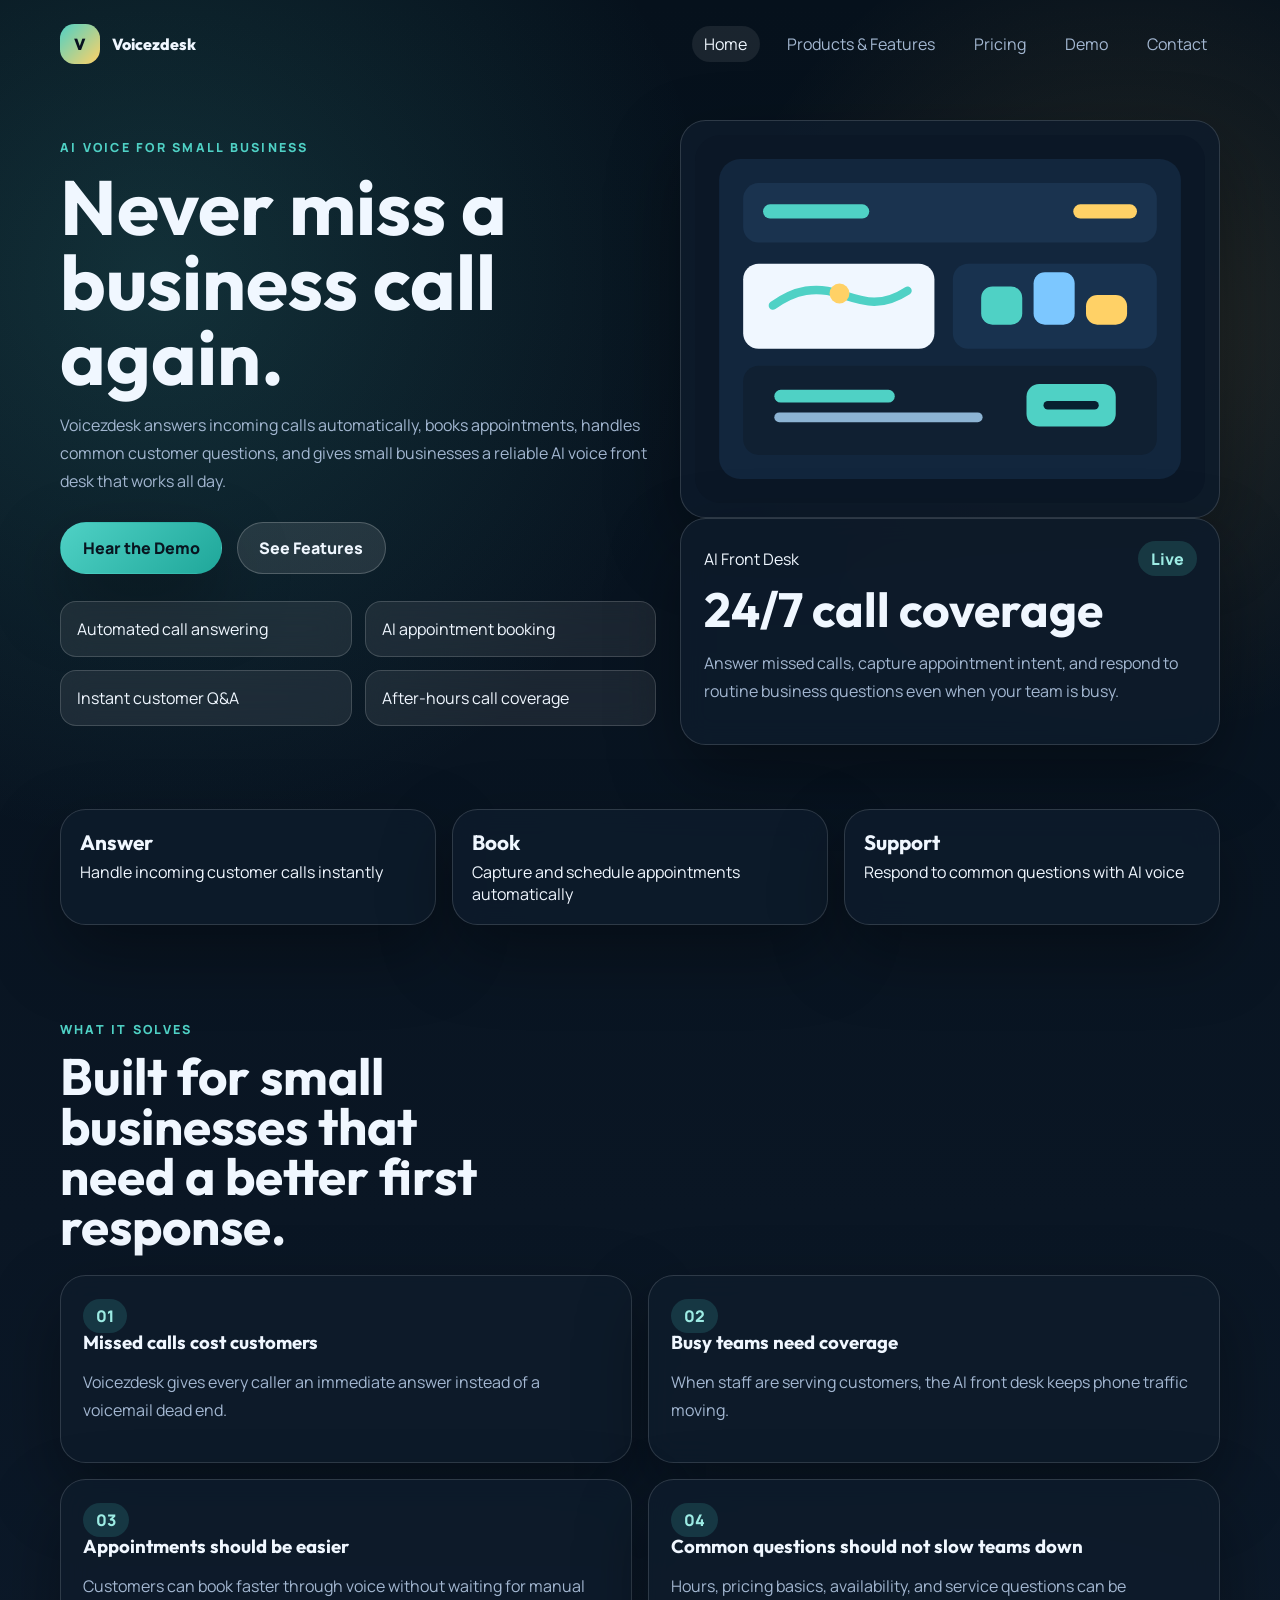
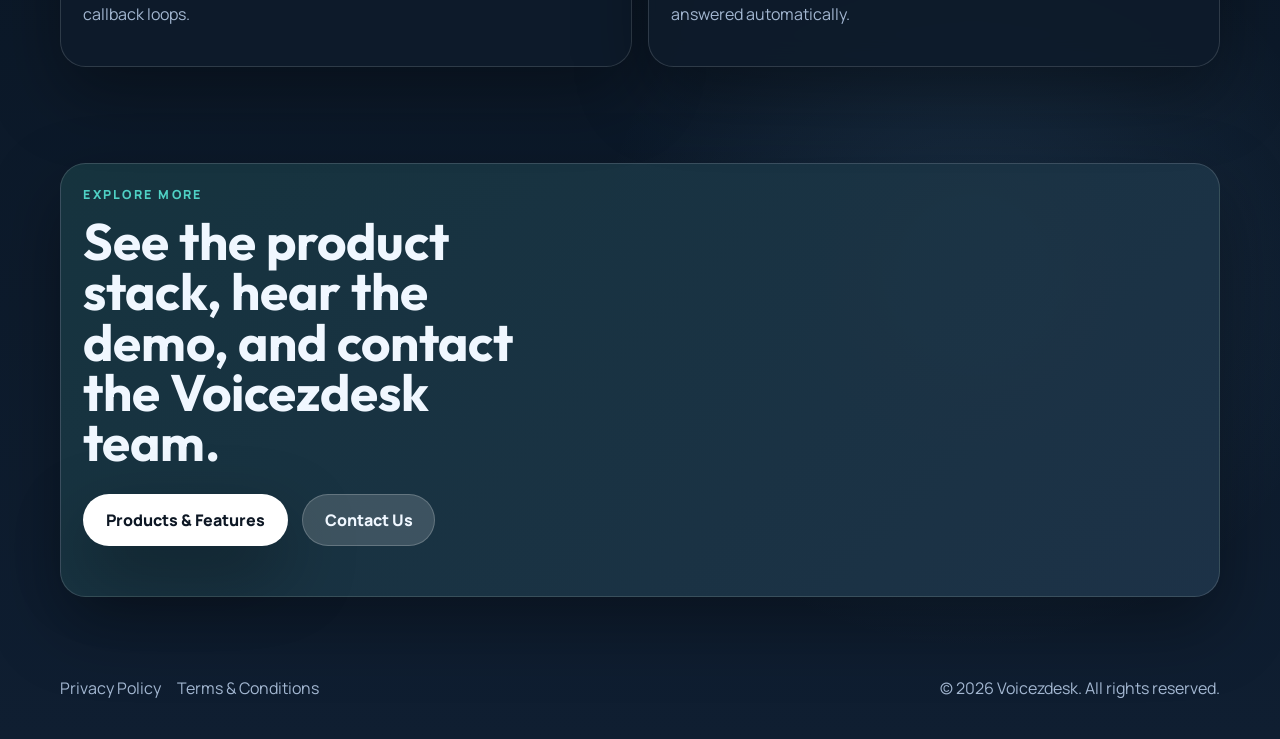
==== index.html @ faa363b8 "Initial commit" ====
<!DOCTYPE html>
<html lang="en">
<head>
  <meta charset="UTF-8">
  <meta name="viewport" content="width=device-width, initial-scale=1.0">
  <title>Voicezdesk | AI Voice for Small Business Calls</title>
  <meta name="description" content="Voicezdesk is an AI voice platform for small businesses that answers calls, books appointments, and responds to customer questions automatically.">
  <link rel="preconnect" href="https://fonts.googleapis.com">
  <link rel="preconnect" href="https://fonts.gstatic.com" crossorigin>
  <link href="https://fonts.googleapis.com/css2?family=Outfit:wght@400;600;700;800&family=Manrope:wght@400;500;700;800&display=swap" rel="stylesheet">
  <link rel="stylesheet" href="styles.css">
</head>
<body>
  <div class="site-shell">
    <header class="hero">
      <nav class="topbar">
        <a class="brand" href="index.html">
          <span class="brand-mark">V</span>
          <span class="brand-name">Voicezdesk</span>
        </a>
        <div class="nav-links">
          <a class="active" href="index.html">Home</a>
          <a href="products.html">Products & Features</a>
          <a href="pricing.html">Pricing</a>
          <a href="demo.html">Demo</a>
          <a href="contact.html">Contact</a>
        </div>
      </nav>

      <div class="hero-layout">
        <section class="hero-copy">
          <p class="eyebrow">AI Voice For Small Business</p>
          <h1>Never miss a business call again.</h1>
          <p class="lead">Voicezdesk answers incoming calls automatically, books appointments, handles common customer questions, and gives small businesses a reliable AI voice front desk that works all day.</p>
          <div class="hero-actions">
            <a class="button button-primary" href="demo.html">Hear the Demo</a>
            <a class="button button-secondary" href="products.html">See Features</a>
          </div>
          <ul class="hero-points">
            <li>Automated call answering</li>
            <li>AI appointment booking</li>
            <li>Instant customer Q&A</li>
            <li>After-hours call coverage</li>
          </ul>
        </section>

        <aside class="hero-visual">
          <div class="visual-frame">
            <img class="svg-art" src="assets/voice-dashboard.svg" alt="Voicezdesk AI call dashboard illustration">
          </div>
          <div class="metric-card">
            <div class="metric-top">
              <span>AI Front Desk</span>
              <span class="status-pill">Live</span>
            </div>
            <h2>24/7 call coverage</h2>
            <p>Answer missed calls, capture appointment intent, and respond to routine business questions even when your team is busy.</p>
          </div>
        </aside>
      </div>
    </header>

    <main>
      <section class="section trust-band">
        <div class="trust-box">
          <strong>Answer</strong>
          <span>Handle incoming customer calls instantly</span>
        </div>
        <div class="trust-box">
          <strong>Book</strong>
          <span>Capture and schedule appointments automatically</span>
        </div>
        <div class="trust-box">
          <strong>Support</strong>
          <span>Respond to common questions with AI voice</span>
        </div>
      </section>

      <section class="section">
        <div class="section-head">
          <p class="eyebrow">What It Solves</p>
          <h2>Built for small businesses that need a better first response.</h2>
        </div>
        <div class="card-grid">
          <article class="content-card">
            <span class="tag">01</span>
            <h3>Missed calls cost customers</h3>
            <p>Voicezdesk gives every caller an immediate answer instead of a voicemail dead end.</p>
          </article>
          <article class="content-card">
            <span class="tag">02</span>
            <h3>Busy teams need coverage</h3>
            <p>When staff are serving customers, the AI front desk keeps phone traffic moving.</p>
          </article>
          <article class="content-card">
            <span class="tag">03</span>
            <h3>Appointments should be easier</h3>
            <p>Customers can book faster through voice without waiting for manual callback loops.</p>
          </article>
          <article class="content-card">
            <span class="tag">04</span>
            <h3>Common questions should not slow teams down</h3>
            <p>Hours, pricing basics, availability, and service questions can be answered automatically.</p>
          </article>
        </div>
      </section>

      <section class="section cta-section">
        <div class="cta-card">
          <p class="eyebrow">Explore More</p>
          <h2>See the product stack, hear the demo, and contact the Voicezdesk team.</h2>
          <div class="hero-actions">
            <a class="button button-primary" href="products.html">Products & Features</a>
            <a class="button button-secondary light" href="contact.html">Contact Us</a>
          </div>
        </div>
      </section>
    </main>

    <footer class="site-footer">
      <div class="footer-links">
        <a href="privacy.html">Privacy Policy</a>
        <a href="terms.html">Terms & Conditions</a>
      </div>
      <p>© 2026 Voicezdesk. All rights reserved.</p>
    </footer>
  </div>
</body>
</html>
---- styles.css ----
:root {
  --bg: #071624;
  --panel: rgba(14, 27, 43, 0.9);
  --panel-solid: #12263d;
  --text: #f0f7ff;
  --muted: #a3b7d1;
  --line: rgba(255, 255, 255, 0.14);
  --primary: #4fd1c5;
  --primary-deep: #1fa79a;
  --accent: #ffd166;
  --accent-2: #7cc7ff;
  --shadow: 0 28px 70px rgba(0, 0, 0, 0.34);
}

* {
  box-sizing: border-box;
}

body {
  margin: 0;
  font-family: "Manrope", sans-serif;
  color: var(--text);
  background:
    radial-gradient(circle at 12% 12%, rgba(79, 209, 197, 0.16), transparent 24%),
    radial-gradient(circle at 88% 14%, rgba(255, 209, 102, 0.12), transparent 18%),
    radial-gradient(circle at 76% 80%, rgba(124, 199, 255, 0.12), transparent 18%),
    linear-gradient(180deg, #06111c 0%, #0a1624 52%, #0f1e31 100%);
}

a {
  color: inherit;
  text-decoration: none;
}

button,
input,
textarea {
  font: inherit;
}

.site-shell {
  min-height: 100vh;
}

.hero,
.subhero,
.section,
.site-footer {
  width: min(1160px, calc(100% - 2rem));
  margin: 0 auto;
}

.hero,
.subhero {
  padding: 1.5rem 0 2rem;
}

.topbar {
  display: flex;
  justify-content: space-between;
  align-items: center;
  gap: 1rem;
  margin-bottom: 3.5rem;
}

.brand {
  display: flex;
  align-items: center;
  gap: 0.75rem;
  font-family: "Outfit", sans-serif;
  font-weight: 800;
}

.brand-mark {
  width: 2.5rem;
  height: 2.5rem;
  display: grid;
  place-items: center;
  border-radius: 0.9rem;
  background: linear-gradient(135deg, var(--primary) 0%, var(--accent) 100%);
  color: #08111f;
}

.nav-links {
  display: flex;
  flex-wrap: wrap;
  gap: 0.85rem;
  color: var(--muted);
}

.nav-links a {
  padding: 0.45rem 0.8rem;
  border-radius: 999px;
}

.nav-links a.active,
.nav-links a:hover {
  background: rgba(255, 255, 255, 0.08);
  color: var(--text);
}

.hero-layout,
.demo-grid,
.contact-grid {
  display: grid;
  grid-template-columns: 1.05fr 0.95fr;
  gap: 1.5rem;
  align-items: center;
}

.eyebrow {
  margin: 0 0 0.8rem;
  text-transform: uppercase;
  letter-spacing: 0.18em;
  font-size: 0.78rem;
  color: var(--primary);
  font-weight: 800;
}

h1,
h2,
h3 {
  font-family: "Outfit", sans-serif;
  line-height: 0.98;
  margin: 0;
}

.hero-copy h1,
.subhero-copy h1 {
  font-size: clamp(2.8rem, 6vw, 5.2rem);
  max-width: 11ch;
}

.lead,
.subhero-copy p,
.content-card p,
.metric-card p,
.feature-panel p,
.demo-body p,
.summary-card p,
.contact-card p,
.legal-card p,
.pricing-card p {
  color: var(--muted);
  line-height: 1.75;
}

.hero-actions {
  display: flex;
  flex-wrap: wrap;
  gap: 0.9rem;
  margin: 1.7rem 0;
}

.button {
  display: inline-flex;
  align-items: center;
  justify-content: center;
  min-height: 3.25rem;
  padding: 0 1.35rem;
  border-radius: 999px;
  border: 1px solid transparent;
  font-weight: 800;
}

.button-primary {
  background: linear-gradient(135deg, var(--primary) 0%, var(--primary-deep) 100%);
  color: #081520;
  box-shadow: var(--shadow);
}

.button-secondary {
  background: rgba(255, 255, 255, 0.1);
  border-color: rgba(255, 255, 255, 0.2);
  color: var(--text);
}

.button-secondary.light {
  background: rgba(255, 255, 255, 0.16);
}

.hero-points {
  list-style: none;
  padding: 0;
  margin: 1rem 0 0;
  display: grid;
  grid-template-columns: repeat(2, minmax(0, 1fr));
  gap: 0.8rem;
}

.hero-points li,
.trust-box,
.content-card,
.feature-panel,
.metric-card,
.summary-card,
.interactive-card,
.glass-panel,
.contact-card,
.legal-card,
.pricing-card {
  backdrop-filter: blur(14px);
}

.hero-points li {
  padding: 1rem;
  border-radius: 1rem;
  background: rgba(255, 255, 255, 0.08);
  border: 1px solid rgba(255, 255, 255, 0.16);
}

.visual-frame,
.metric-card,
.trust-box,
.content-card,
.feature-panel,
.summary-card,
.interactive-card,
.glass-panel,
.contact-card,
.legal-card,
.pricing-card,
.cta-card {
  background: var(--panel);
  border: 1px solid rgba(255, 255, 255, 0.14);
  box-shadow: var(--shadow);
  border-radius: 1.6rem;
}

.visual-frame,
.subhero-art,
.demo-image-wrap {
  padding: 0.85rem;
}

.svg-art {
  display: block;
  width: 100%;
  height: auto;
}

.metric-card,
.content-card,
.feature-panel,
.summary-card,
.interactive-card,
.glass-panel,
.contact-card,
.legal-card,
.pricing-card,
.cta-card {
  padding: 1.4rem;
}

.metric-top,
.site-footer,
.footer-links,
.tab-row,
.output-badges,
.pricing-grid {
  display: flex;
  gap: 1rem;
  flex-wrap: wrap;
}

.metric-top,
.site-footer {
  justify-content: space-between;
  align-items: center;
}

.status-pill,
.tag,
.demo-label,
.price-label {
  display: inline-flex;
  align-items: center;
  border-radius: 999px;
  font-weight: 800;
  padding: 0.4rem 0.8rem;
}

.status-pill,
.tag {
  background: rgba(79, 209, 197, 0.16);
  color: #9dece4;
}

.price-label,
.demo-label {
  background: rgba(255, 209, 102, 0.16);
  color: var(--accent);
}

.metric-card h2,
.summary-card h2,
.pricing-card h2 {
  font-size: clamp(1.8rem, 4vw, 3rem);
  margin: 0.65rem 0;
}

.pricing-card h2 span {
  font-size: 1rem;
  color: var(--muted);
}

.section {
  padding: 2rem 0 4rem;
}

.trust-band,
.card-grid,
.feature-stack {
  display: grid;
  gap: 1rem;
}

.trust-band {
  grid-template-columns: repeat(3, 1fr);
}

.card-grid {
  grid-template-columns: repeat(2, minmax(0, 1fr));
}

.feature-stack {
  gap: 1rem;
}

.trust-box {
  padding: 1.2rem;
}

.trust-box strong {
  display: block;
  font-family: "Outfit", sans-serif;
  font-size: 1.3rem;
  margin-bottom: 0.35rem;
}

.section-head {
  margin-bottom: 1.5rem;
}

.section-head h2,
.cta-card h2 {
  font-size: clamp(2rem, 4vw, 3.5rem);
  max-width: 13ch;
}

.cta-card {
  background:
    linear-gradient(135deg, rgba(79, 209, 197, 0.15), rgba(124, 199, 255, 0.15)),
    rgba(13, 24, 38, 0.95);
}

.cta-card .button-primary {
  background: #ffffff;
  color: #0d1724;
}

.feature-panel.wide {
  display: grid;
  grid-template-columns: 1.05fr 0.95fr;
  gap: 1.25rem;
  align-items: center;
}

.detail-list {
  margin: 1rem 0 0;
  padding-left: 1.1rem;
  color: var(--muted);
  line-height: 1.8;
}

.demo-grid {
  align-items: stretch;
}

.output-badges span {
  padding: 0.65rem 0.85rem;
  border-radius: 999px;
  background: rgba(255, 255, 255, 0.08);
  border: 1px solid rgba(255, 255, 255, 0.12);
}

.tab-button {
  border: 0;
  border-radius: 999px;
  padding: 0.8rem 1rem;
  background: rgba(255, 255, 255, 0.08);
  color: var(--text);
  font-weight: 800;
  cursor: pointer;
}

.tab-button.active {
  background: #ffffff;
  color: #0f172a;
}

.demo-image-wrap {
  margin: 1rem 0;
  border-radius: 1.4rem;
  background: rgba(255, 255, 255, 0.05);
  border: 1px solid rgba(255, 255, 255, 0.1);
}

.demo-body {
  padding: 1rem;
  border-radius: 1.2rem;
  background: var(--panel-solid);
}

.demo-body h3,
.contact-card h2,
.legal-card h2 {
  font-size: 2rem;
  margin-bottom: 0.8rem;
}

.pricing-grid {
  align-items: stretch;
}

.pricing-card {
  flex: 1 1 280px;
}

.pricing-card.featured {
  background:
    linear-gradient(180deg, rgba(79, 209, 197, 0.14), rgba(255, 255, 255, 0.03)),
    var(--panel);
}

.contact-form {
  display: grid;
  gap: 1rem;
}

.contact-form label {
  display: grid;
  gap: 0.45rem;
  font-weight: 700;
}

.contact-form input,
.contact-form textarea {
  width: 100%;
  padding: 0.95rem 1rem;
  border-radius: 1rem;
  border: 1px solid var(--line);
  background: rgba(255, 255, 255, 0.06);
  color: var(--text);
}

.legal-section {
  display: grid;
}

.legal-card {
  max-width: 860px;
}

.site-footer {
  padding: 1rem 0 2.5rem;
}

.footer-links a {
  color: var(--muted);
}

.footer-links a.active,
.footer-links a:hover {
  color: var(--text);
}

.site-footer p {
  margin: 0;
  color: var(--muted);
}

.compact-art {
  max-width: 700px;
}

@media (max-width: 920px) {
  .hero-layout,
  .demo-grid,
  .contact-grid,
  .trust-band,
  .card-grid,
  .feature-panel.wide {
    grid-template-columns: 1fr;
  }

  .topbar {
    flex-direction: column;
    align-items: flex-start;
  }
}

@media (max-width: 640px) {
  .hero-points {
    grid-template-columns: 1fr;
  }

  .hero-copy h1,
  .subhero-copy h1 {
    max-width: none;
  }
}
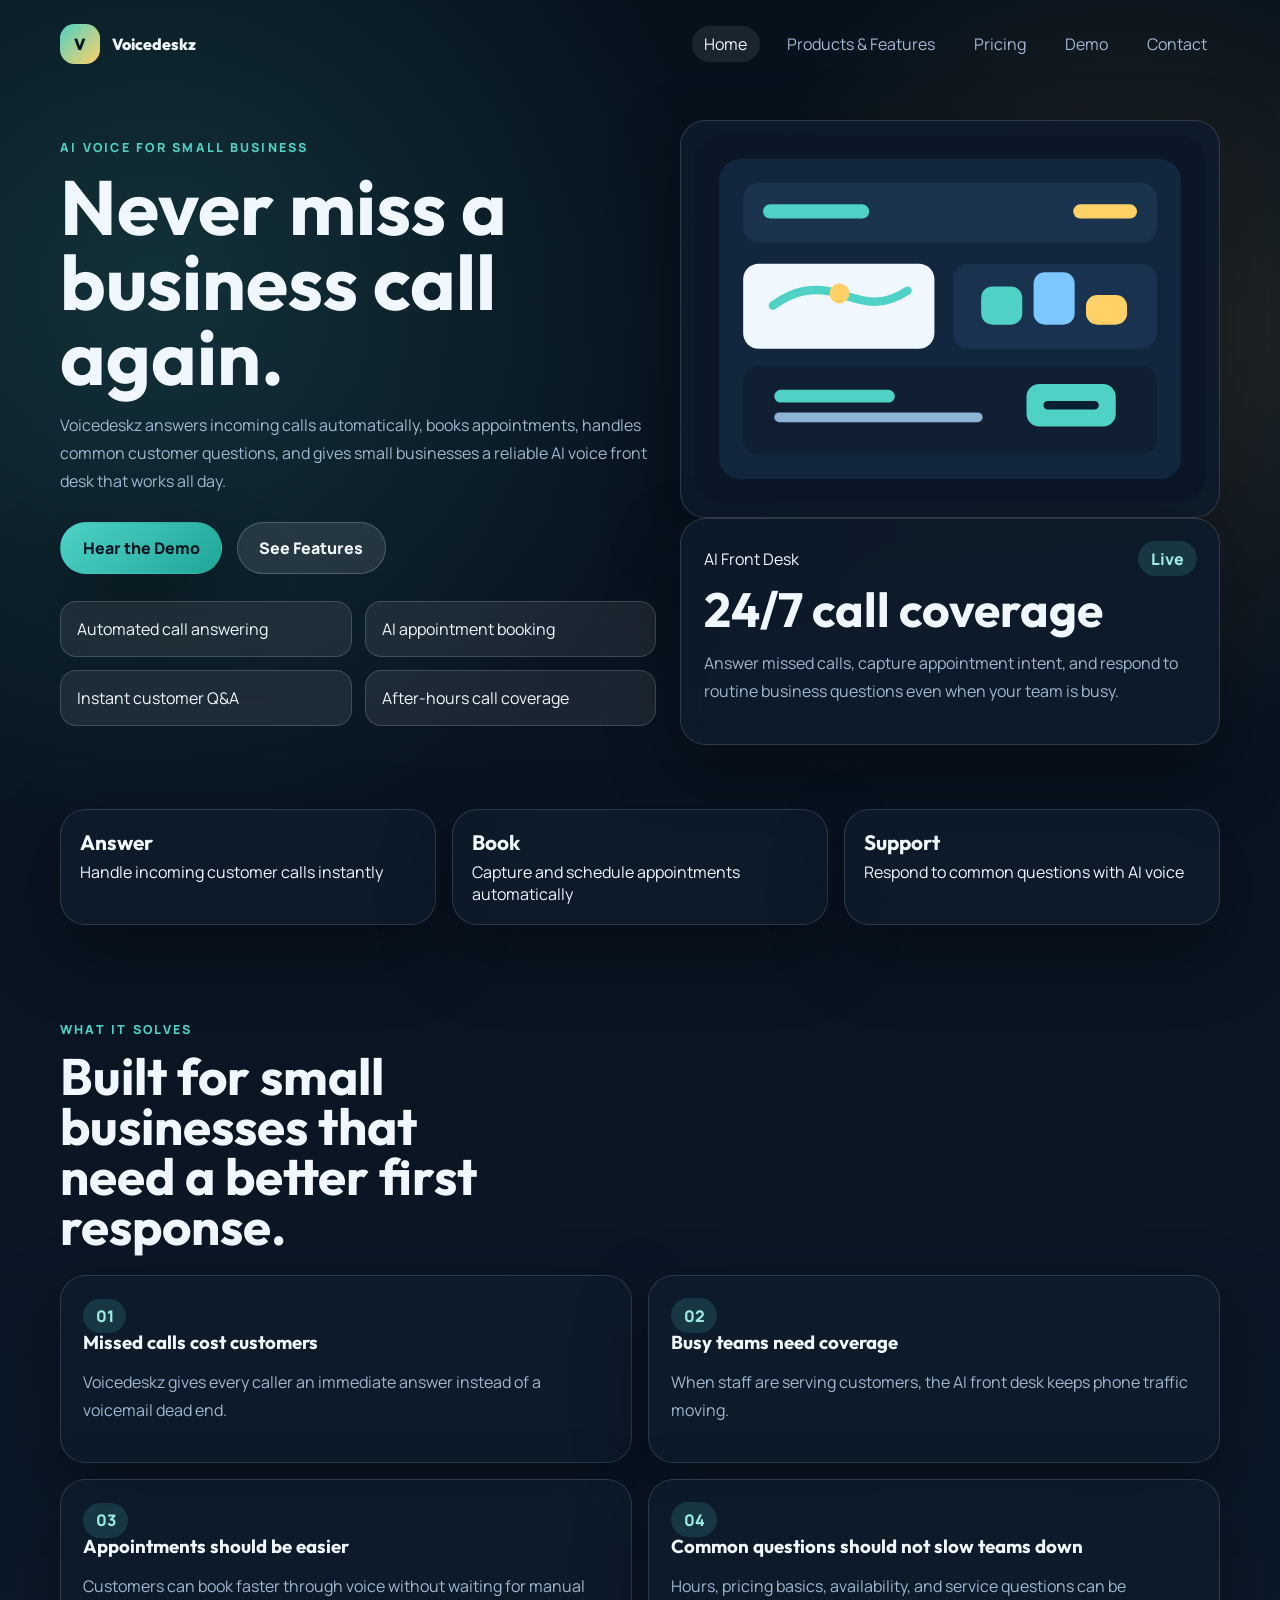
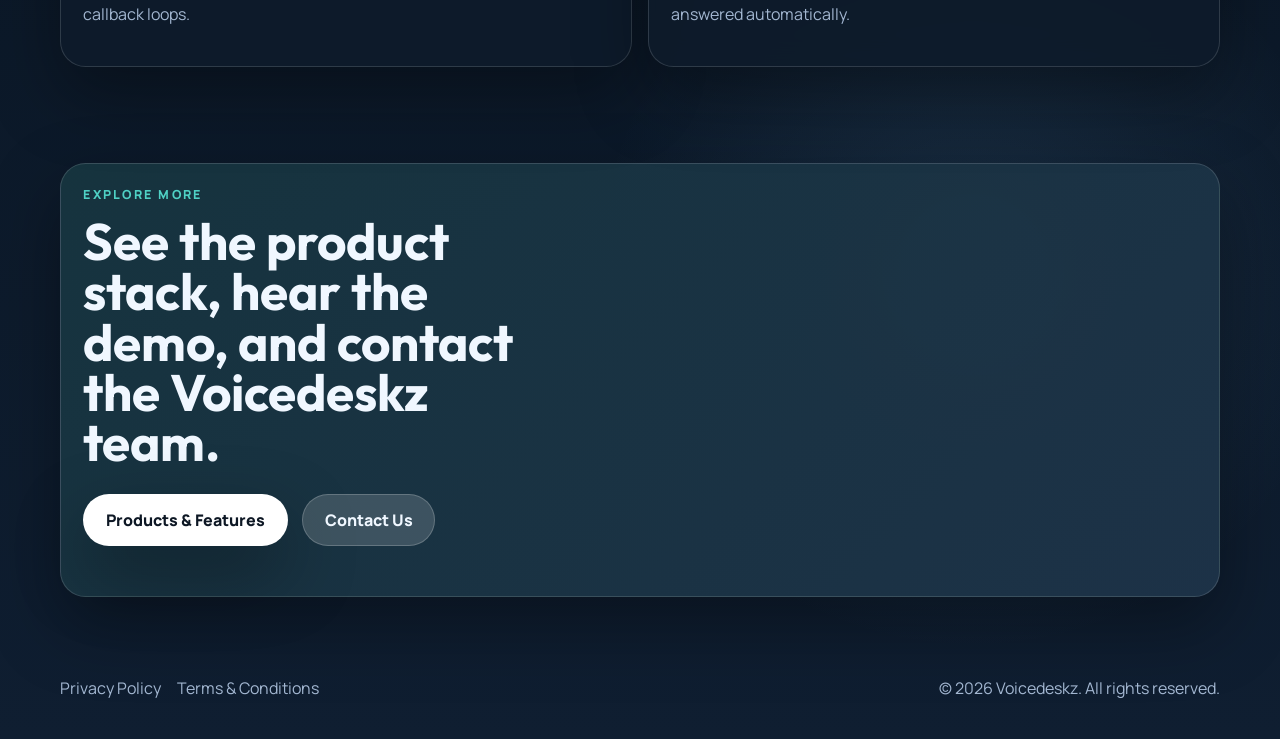
==== commit a6a03bbc: "Rename Voicezdesk to Voicedeskz" ====
--- a/index.html
+++ b/index.html
@@ -3,8 +3,8 @@
 <head>
   <meta charset="UTF-8">
   <meta name="viewport" content="width=device-width, initial-scale=1.0">
-  <title>Voicezdesk | AI Voice for Small Business Calls</title>
-  <meta name="description" content="Voicezdesk is an AI voice platform for small businesses that answers calls, books appointments, and responds to customer questions automatically.">
+  <title>Voicedeskz | AI Voice for Small Business Calls</title>
+  <meta name="description" content="Voicedeskz is an AI voice platform for small businesses that answers calls, books appointments, and responds to customer questions automatically.">
   <link rel="preconnect" href="https://fonts.googleapis.com">
   <link rel="preconnect" href="https://fonts.gstatic.com" crossorigin>
   <link href="https://fonts.googleapis.com/css2?family=Outfit:wght@400;600;700;800&family=Manrope:wght@400;500;700;800&display=swap" rel="stylesheet">
@@ -16,7 +16,7 @@
       <nav class="topbar">
         <a class="brand" href="index.html">
           <span class="brand-mark">V</span>
-          <span class="brand-name">Voicezdesk</span>
+          <span class="brand-name">Voicedeskz</span>
         </a>
         <div class="nav-links">
           <a class="active" href="index.html">Home</a>
@@ -31,7 +31,7 @@
         <section class="hero-copy">
           <p class="eyebrow">AI Voice For Small Business</p>
           <h1>Never miss a business call again.</h1>
-          <p class="lead">Voicezdesk answers incoming calls automatically, books appointments, handles common customer questions, and gives small businesses a reliable AI voice front desk that works all day.</p>
+          <p class="lead">Voicedeskz answers incoming calls automatically, books appointments, handles common customer questions, and gives small businesses a reliable AI voice front desk that works all day.</p>
           <div class="hero-actions">
             <a class="button button-primary" href="demo.html">Hear the Demo</a>
             <a class="button button-secondary" href="products.html">See Features</a>
@@ -46,7 +46,7 @@
 
         <aside class="hero-visual">
           <div class="visual-frame">
-            <img class="svg-art" src="assets/voice-dashboard.svg" alt="Voicezdesk AI call dashboard illustration">
+            <img class="svg-art" src="assets/voice-dashboard.svg" alt="Voicedeskz AI call dashboard illustration">
           </div>
           <div class="metric-card">
             <div class="metric-top">
@@ -85,7 +85,7 @@
           <article class="content-card">
             <span class="tag">01</span>
             <h3>Missed calls cost customers</h3>
-            <p>Voicezdesk gives every caller an immediate answer instead of a voicemail dead end.</p>
+            <p>Voicedeskz gives every caller an immediate answer instead of a voicemail dead end.</p>
           </article>
           <article class="content-card">
             <span class="tag">02</span>
@@ -108,7 +108,7 @@
       <section class="section cta-section">
         <div class="cta-card">
           <p class="eyebrow">Explore More</p>
-          <h2>See the product stack, hear the demo, and contact the Voicezdesk team.</h2>
+          <h2>See the product stack, hear the demo, and contact the Voicedeskz team.</h2>
           <div class="hero-actions">
             <a class="button button-primary" href="products.html">Products & Features</a>
             <a class="button button-secondary light" href="contact.html">Contact Us</a>
@@ -122,7 +122,7 @@
         <a href="privacy.html">Privacy Policy</a>
         <a href="terms.html">Terms & Conditions</a>
       </div>
-      <p>© 2026 Voicezdesk. All rights reserved.</p>
+      <p>© 2026 Voicedeskz. All rights reserved.</p>
     </footer>
   </div>
 </body>
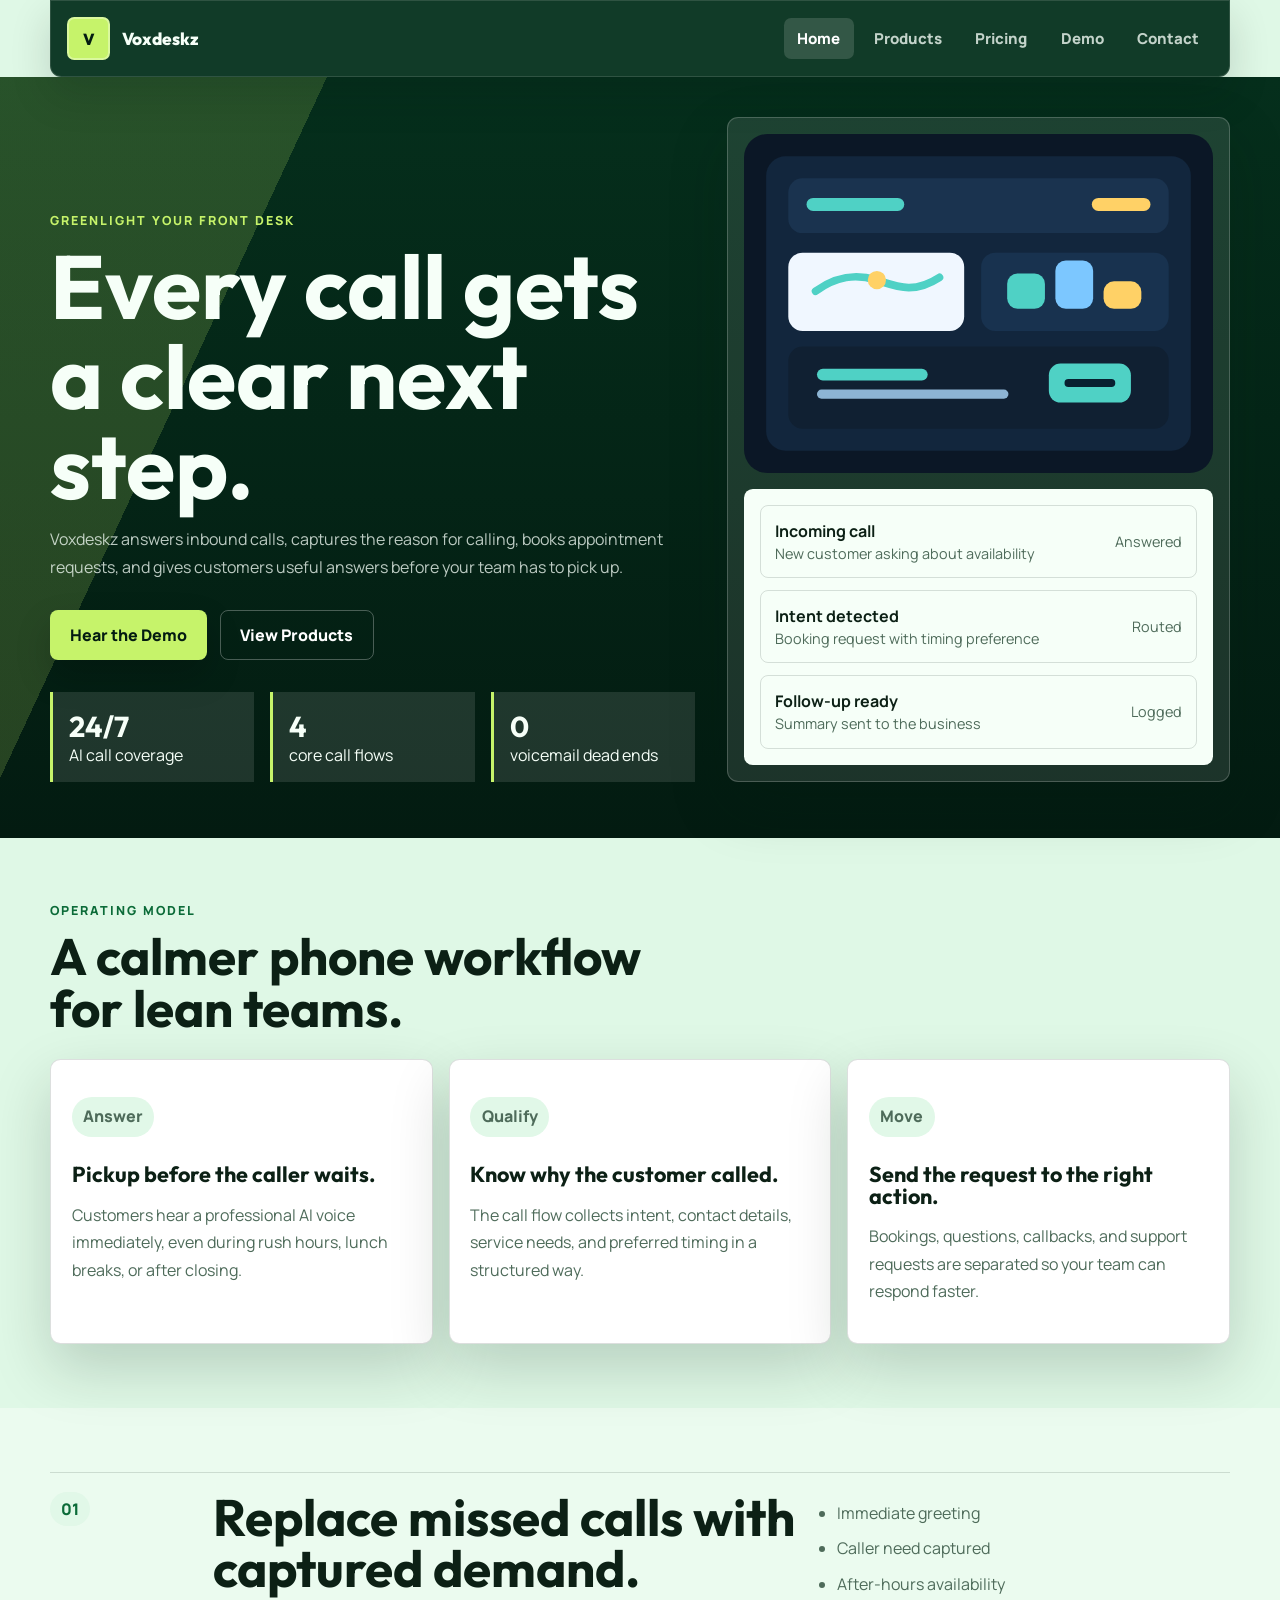
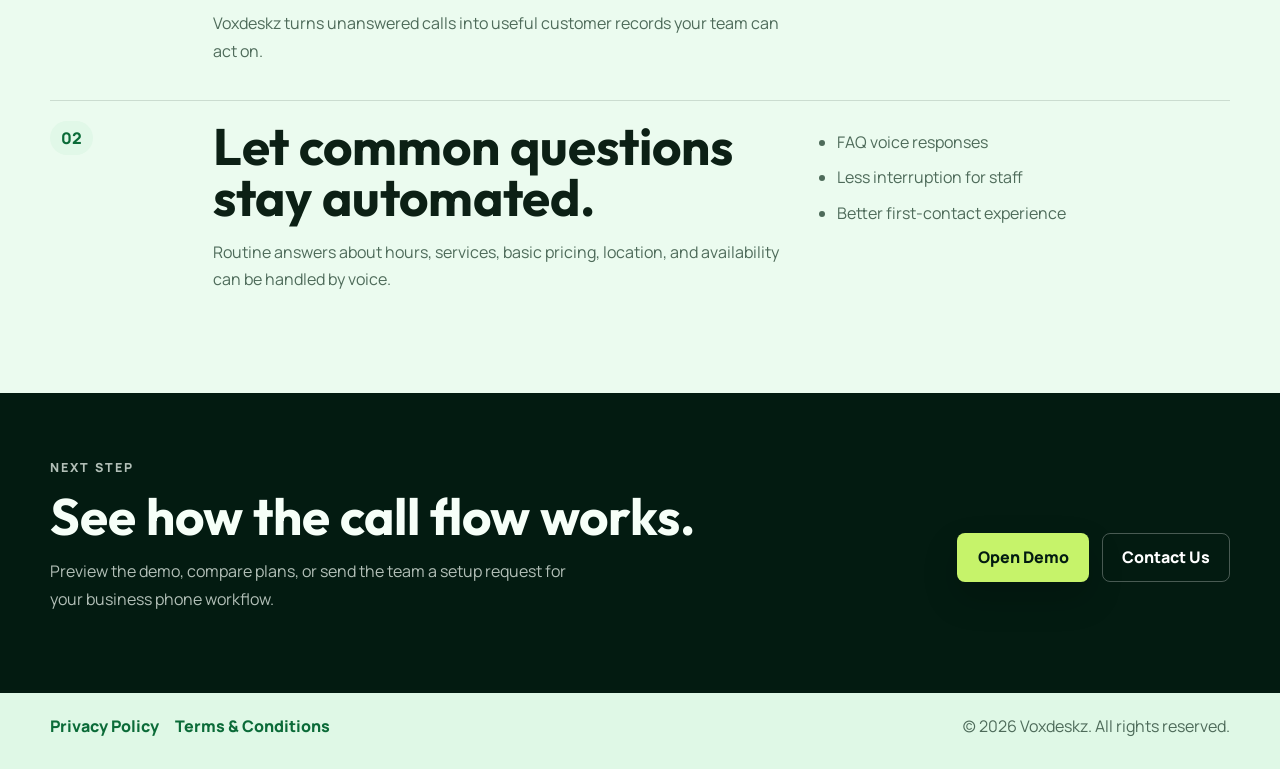
==== commit 469db274: "Update Voicezdesk site pages" ====
--- a/index.html
+++ b/index.html
@@ -3,115 +3,132 @@
 <head>
   <meta charset="UTF-8">
   <meta name="viewport" content="width=device-width, initial-scale=1.0">
-  <title>Voicedeskz | AI Voice for Small Business Calls</title>
-  <meta name="description" content="Voicedeskz is an AI voice platform for small businesses that answers calls, books appointments, and responds to customer questions automatically.">
+  <title>Voxdeskz | AI Voice for Small Business Calls</title>
+  <meta name="description" content="Voxdeskz is an AI voice platform for small businesses that answers calls, books appointments, and responds to customer questions automatically.">
   <link rel="preconnect" href="https://fonts.googleapis.com">
   <link rel="preconnect" href="https://fonts.gstatic.com" crossorigin>
-  <link href="https://fonts.googleapis.com/css2?family=Outfit:wght@400;600;700;800&family=Manrope:wght@400;500;700;800&display=swap" rel="stylesheet">
+  <link href="https://fonts.googleapis.com/css2?family=Outfit:wght@400;600;700;800;900&family=Manrope:wght@400;500;700;800&display=swap" rel="stylesheet">
   <link rel="stylesheet" href="styles.css">
 </head>
 <body>
   <div class="site-shell">
+    <nav class="topbar">
+      <a class="brand" href="index.html">
+        <span class="brand-mark">V</span>
+        <span class="brand-name">Voxdeskz</span>
+      </a>
+      <div class="nav-links">
+        <a class="active" href="index.html">Home</a>
+        <a href="products.html">Products</a>
+        <a href="pricing.html">Pricing</a>
+        <a href="demo.html">Demo</a>
+        <a href="contact.html">Contact</a>
+      </div>
+    </nav>
+
     <header class="hero">
-      <nav class="topbar">
-        <a class="brand" href="index.html">
-          <span class="brand-mark">V</span>
-          <span class="brand-name">Voicedeskz</span>
-        </a>
-        <div class="nav-links">
-          <a class="active" href="index.html">Home</a>
-          <a href="products.html">Products & Features</a>
-          <a href="pricing.html">Pricing</a>
-          <a href="demo.html">Demo</a>
-          <a href="contact.html">Contact</a>
-        </div>
-      </nav>
-
-      <div class="hero-layout">
-        <section class="hero-copy">
-          <p class="eyebrow">AI Voice For Small Business</p>
-          <h1>Never miss a business call again.</h1>
-          <p class="lead">Voicedeskz answers incoming calls automatically, books appointments, handles common customer questions, and gives small businesses a reliable AI voice front desk that works all day.</p>
+      <div class="hero-grid">
+        <section>
+          <p class="eyebrow">Greenlight Your Front Desk</p>
+          <h1>Every call gets a clear next step.</h1>
+          <p class="lead">Voxdeskz answers inbound calls, captures the reason for calling, books appointment requests, and gives customers useful answers before your team has to pick up.</p>
           <div class="hero-actions">
             <a class="button button-primary" href="demo.html">Hear the Demo</a>
-            <a class="button button-secondary" href="products.html">See Features</a>
+            <a class="button button-secondary" href="products.html">View Products</a>
           </div>
-          <ul class="hero-points">
-            <li>Automated call answering</li>
-            <li>AI appointment booking</li>
-            <li>Instant customer Q&A</li>
-            <li>After-hours call coverage</li>
-          </ul>
+          <div class="metric-strip">
+            <div class="metric"><strong>24/7</strong><span>AI call coverage</span></div>
+            <div class="metric"><strong>4</strong><span>core call flows</span></div>
+            <div class="metric"><strong>0</strong><span>voicemail dead ends</span></div>
+          </div>
         </section>
 
-        <aside class="hero-visual">
-          <div class="visual-frame">
-            <img class="svg-art" src="assets/voice-dashboard.svg" alt="Voicedeskz AI call dashboard illustration">
-          </div>
-          <div class="metric-card">
-            <div class="metric-top">
-              <span>AI Front Desk</span>
-              <span class="status-pill">Live</span>
+        <aside class="hero-panel">
+          <img class="svg-art" src="assets/voice-dashboard.svg" alt="Voxdeskz AI call dashboard illustration">
+          <div class="dispatch-board">
+            <div class="dispatch-row">
+              <div><strong>Incoming call</strong><span>New customer asking about availability</span></div>
+              <span>Answered</span>
             </div>
-            <h2>24/7 call coverage</h2>
-            <p>Answer missed calls, capture appointment intent, and respond to routine business questions even when your team is busy.</p>
+            <div class="dispatch-row">
+              <div><strong>Intent detected</strong><span>Booking request with timing preference</span></div>
+              <span>Routed</span>
+            </div>
+            <div class="dispatch-row">
+              <div><strong>Follow-up ready</strong><span>Summary sent to the business</span></div>
+              <span>Logged</span>
+            </div>
           </div>
         </aside>
       </div>
     </header>
 
     <main>
-      <section class="section trust-band">
-        <div class="trust-box">
-          <strong>Answer</strong>
-          <span>Handle incoming customer calls instantly</span>
-        </div>
-        <div class="trust-box">
-          <strong>Book</strong>
-          <span>Capture and schedule appointments automatically</span>
-        </div>
-        <div class="trust-box">
-          <strong>Support</strong>
-          <span>Respond to common questions with AI voice</span>
+      <section class="section">
+        <div class="section-inner">
+          <div class="section-head">
+            <p class="eyebrow">Operating Model</p>
+            <h2>A calmer phone workflow for lean teams.</h2>
+          </div>
+          <div class="section-split">
+            <article class="content-card">
+              <p class="tag">Answer</p>
+              <h3>Pickup before the caller waits.</h3>
+              <p>Customers hear a professional AI voice immediately, even during rush hours, lunch breaks, or after closing.</p>
+            </article>
+            <article class="content-card">
+              <p class="tag">Qualify</p>
+              <h3>Know why the customer called.</h3>
+              <p>The call flow collects intent, contact details, service needs, and preferred timing in a structured way.</p>
+            </article>
+            <article class="content-card">
+              <p class="tag">Move</p>
+              <h3>Send the request to the right action.</h3>
+              <p>Bookings, questions, callbacks, and support requests are separated so your team can respond faster.</p>
+            </article>
+          </div>
         </div>
       </section>
 
-      <section class="section">
-        <div class="section-head">
-          <p class="eyebrow">What It Solves</p>
-          <h2>Built for small businesses that need a better first response.</h2>
-        </div>
-        <div class="card-grid">
-          <article class="content-card">
-            <span class="tag">01</span>
-            <h3>Missed calls cost customers</h3>
-            <p>Voicedeskz gives every caller an immediate answer instead of a voicemail dead end.</p>
-          </article>
-          <article class="content-card">
-            <span class="tag">02</span>
-            <h3>Busy teams need coverage</h3>
-            <p>When staff are serving customers, the AI front desk keeps phone traffic moving.</p>
-          </article>
-          <article class="content-card">
-            <span class="tag">03</span>
-            <h3>Appointments should be easier</h3>
-            <p>Customers can book faster through voice without waiting for manual callback loops.</p>
-          </article>
-          <article class="content-card">
-            <span class="tag">04</span>
-            <h3>Common questions should not slow teams down</h3>
-            <p>Hours, pricing basics, availability, and service questions can be answered automatically.</p>
-          </article>
+      <section class="section alt">
+        <div class="section-inner">
+          <div class="feature-row">
+            <span class="feature-number">01</span>
+            <div>
+              <h2>Replace missed calls with captured demand.</h2>
+              <p>Voxdeskz turns unanswered calls into useful customer records your team can act on.</p>
+            </div>
+            <ul class="signal-list">
+              <li>Immediate greeting</li>
+              <li>Caller need captured</li>
+              <li>After-hours availability</li>
+            </ul>
+          </div>
+          <div class="feature-row">
+            <span class="feature-number">02</span>
+            <div>
+              <h2>Let common questions stay automated.</h2>
+              <p>Routine answers about hours, services, basic pricing, location, and availability can be handled by voice.</p>
+            </div>
+            <ul class="signal-list">
+              <li>FAQ voice responses</li>
+              <li>Less interruption for staff</li>
+              <li>Better first-contact experience</li>
+            </ul>
+          </div>
         </div>
       </section>
 
-      <section class="section cta-section">
-        <div class="cta-card">
-          <p class="eyebrow">Explore More</p>
-          <h2>See the product stack, hear the demo, and contact the Voicedeskz team.</h2>
+      <section class="section cta-band">
+        <div class="section-inner">
+          <div>
+            <p class="eyebrow">Next Step</p>
+            <h2>See how the call flow works.</h2>
+            <p>Preview the demo, compare plans, or send the team a setup request for your business phone workflow.</p>
+          </div>
           <div class="hero-actions">
-            <a class="button button-primary" href="products.html">Products & Features</a>
-            <a class="button button-secondary light" href="contact.html">Contact Us</a>
+            <a class="button button-primary" href="demo.html">Open Demo</a>
+            <a class="button button-secondary" href="contact.html">Contact Us</a>
           </div>
         </div>
       </section>
@@ -122,7 +139,7 @@
         <a href="privacy.html">Privacy Policy</a>
         <a href="terms.html">Terms & Conditions</a>
       </div>
-      <p>© 2026 Voicedeskz. All rights reserved.</p>
+      <p>(c) 2026 Voxdeskz. All rights reserved.</p>
     </footer>
   </div>
 </body>
--- a/styles.css
+++ b/styles.css
@@ -1,30 +1,32 @@
 :root {
-  --bg: #071624;
-  --panel: rgba(14, 27, 43, 0.9);
-  --panel-solid: #12263d;
-  --text: #f0f7ff;
-  --muted: #a3b7d1;
-  --line: rgba(255, 255, 255, 0.14);
-  --primary: #4fd1c5;
-  --primary-deep: #1fa79a;
-  --accent: #ffd166;
-  --accent-2: #7cc7ff;
-  --shadow: 0 28px 70px rgba(0, 0, 0, 0.34);
+  --bg: #052f1c;
+  --bg-deep: #031b11;
+  --surface: #f4fff7;
+  --surface-soft: #e1f8e8;
+  --surface-strong: #ffffff;
+  --text: #0c2015;
+  --muted: #4e6b5a;
+  --green: #1fbf63;
+  --green-dark: #0b6b38;
+  --lime: #c6f36a;
+  --gold: #f6c85f;
+  --line: rgba(12, 32, 21, 0.14);
+  --shadow: 0 24px 60px rgba(3, 27, 17, 0.18);
 }
 
 * {
   box-sizing: border-box;
+}
+
+html {
+  scroll-behavior: smooth;
 }
 
 body {
   margin: 0;
   font-family: "Manrope", sans-serif;
   color: var(--text);
-  background:
-    radial-gradient(circle at 12% 12%, rgba(79, 209, 197, 0.16), transparent 24%),
-    radial-gradient(circle at 88% 14%, rgba(255, 209, 102, 0.12), transparent 18%),
-    radial-gradient(circle at 76% 80%, rgba(124, 199, 255, 0.12), transparent 18%),
-    linear-gradient(180deg, #06111c 0%, #0a1624 52%, #0f1e31 100%);
+  background: #dff8e6;
 }
 
 a {
@@ -42,25 +44,22 @@
   min-height: 100vh;
 }
 
-.hero,
-.subhero,
-.section,
-.site-footer {
-  width: min(1160px, calc(100% - 2rem));
+.topbar {
+  position: sticky;
+  top: 0;
+  z-index: 10;
+  display: flex;
+  align-items: center;
+  justify-content: space-between;
+  gap: 1rem;
+  width: min(1180px, calc(100% - 2rem));
   margin: 0 auto;
-}
-
-.hero,
-.subhero {
-  padding: 1.5rem 0 2rem;
-}
-
-.topbar {
-  display: flex;
-  justify-content: space-between;
-  align-items: center;
-  gap: 1rem;
-  margin-bottom: 3.5rem;
+  padding: 1rem;
+  border: 1px solid rgba(255, 255, 255, 0.12);
+  border-radius: 0 0 0.7rem 0.7rem;
+  background: rgba(5, 47, 28, 0.94);
+  box-shadow: 0 18px 40px rgba(3, 27, 17, 0.16);
+  color: #f6fff8;
 }
 
 .brand {
@@ -72,164 +71,178 @@
 }
 
 .brand-mark {
-  width: 2.5rem;
-  height: 2.5rem;
+  width: 2.7rem;
+  height: 2.7rem;
   display: grid;
   place-items: center;
-  border-radius: 0.9rem;
-  background: linear-gradient(135deg, var(--primary) 0%, var(--accent) 100%);
-  color: #08111f;
+  border: 2px solid rgba(255, 255, 255, 0.35);
+  border-radius: 0.45rem;
+  background: var(--lime);
+  color: var(--bg-deep);
+}
+
+.brand-name {
+  font-size: 1.08rem;
 }
 
 .nav-links {
   display: flex;
   flex-wrap: wrap;
-  gap: 0.85rem;
-  color: var(--muted);
+  justify-content: flex-end;
+  gap: 0.4rem;
 }
 
 .nav-links a {
-  padding: 0.45rem 0.8rem;
-  border-radius: 999px;
+  padding: 0.65rem 0.85rem;
+  border-radius: 0.45rem;
+  color: rgba(246, 255, 248, 0.78);
+  font-size: 0.94rem;
+  font-weight: 800;
 }
 
 .nav-links a.active,
 .nav-links a:hover {
-  background: rgba(255, 255, 255, 0.08);
-  color: var(--text);
-}
-
-.hero-layout,
-.demo-grid,
-.contact-grid {
-  display: grid;
-  grid-template-columns: 1.05fr 0.95fr;
-  gap: 1.5rem;
+  background: rgba(255, 255, 255, 0.14);
+  color: #ffffff;
+}
+
+.hero,
+.subhero {
+  color: #f6fff8;
+  padding: 2.5rem 0 3.5rem;
+  background:
+    linear-gradient(115deg, rgba(198, 243, 106, 0.18) 0 20%, transparent 20% 100%),
+    linear-gradient(180deg, var(--bg) 0%, var(--bg-deep) 100%);
+}
+
+.hero-grid,
+.subhero-grid,
+.section-inner,
+.site-footer {
+  width: min(1180px, calc(100% - 2rem));
+  margin: 0 auto;
+}
+
+.hero-grid {
+  display: grid;
+  grid-template-columns: minmax(0, 1fr) minmax(330px, 0.78fr);
+  gap: 2rem;
+  align-items: end;
+  min-height: 28rem;
+}
+
+.subhero-grid {
+  display: grid;
+  grid-template-columns: minmax(0, 0.9fr) minmax(280px, 0.55fr);
+  gap: 2rem;
   align-items: center;
 }
 
 .eyebrow {
   margin: 0 0 0.8rem;
+  color: var(--lime);
+  font-size: 0.78rem;
+  font-weight: 900;
+  letter-spacing: 0.16em;
   text-transform: uppercase;
-  letter-spacing: 0.18em;
-  font-size: 0.78rem;
-  color: var(--primary);
-  font-weight: 800;
 }
 
 h1,
 h2,
 h3 {
+  margin: 0;
   font-family: "Outfit", sans-serif;
-  line-height: 0.98;
-  margin: 0;
-}
-
-.hero-copy h1,
-.subhero-copy h1 {
-  font-size: clamp(2.8rem, 6vw, 5.2rem);
-  max-width: 11ch;
+  letter-spacing: 0;
+  line-height: 1;
+}
+
+h1 {
+  max-width: 10ch;
+  font-size: clamp(3rem, 7vw, 6.8rem);
+}
+
+.subhero h1 {
+  max-width: 12ch;
+  font-size: clamp(2.5rem, 5vw, 5.4rem);
+}
+
+h2 {
+  font-size: clamp(2rem, 4vw, 3.5rem);
+}
+
+h3 {
+  font-size: 1.35rem;
 }
 
 .lead,
-.subhero-copy p,
+.subhero p,
+.feature-row p,
 .content-card p,
-.metric-card p,
-.feature-panel p,
+.pricing-card p,
 .demo-body p,
-.summary-card p,
 .contact-card p,
 .legal-card p,
-.pricing-card p {
+.signal-list li,
+.timeline li {
   color: var(--muted);
-  line-height: 1.75;
+  line-height: 1.72;
+}
+
+.hero .lead,
+.subhero p {
+  max-width: 42rem;
+  color: rgba(246, 255, 248, 0.76);
 }
 
 .hero-actions {
   display: flex;
   flex-wrap: wrap;
-  gap: 0.9rem;
-  margin: 1.7rem 0;
+  gap: 0.8rem;
+  margin-top: 1.8rem;
 }
 
 .button {
   display: inline-flex;
   align-items: center;
   justify-content: center;
-  min-height: 3.25rem;
-  padding: 0 1.35rem;
-  border-radius: 999px;
+  min-height: 3.1rem;
+  padding: 0 1.2rem;
   border: 1px solid transparent;
-  font-weight: 800;
+  border-radius: 0.5rem;
+  font-weight: 900;
 }
 
 .button-primary {
-  background: linear-gradient(135deg, var(--primary) 0%, var(--primary-deep) 100%);
-  color: #081520;
+  background: var(--lime);
+  color: var(--bg-deep);
+  box-shadow: 0 16px 35px rgba(0, 0, 0, 0.18);
+}
+
+.button-secondary {
+  border-color: rgba(255, 255, 255, 0.28);
+  color: #ffffff;
+}
+
+.button-muted {
+  border-color: var(--line);
+  color: var(--green-dark);
+}
+
+.hero-panel,
+.subhero-panel {
+  position: relative;
+  overflow: hidden;
+  border: 1px solid rgba(255, 255, 255, 0.2);
+  border-radius: 0.7rem;
+  background: rgba(255, 255, 255, 0.1);
   box-shadow: var(--shadow);
 }
 
-.button-secondary {
-  background: rgba(255, 255, 255, 0.1);
-  border-color: rgba(255, 255, 255, 0.2);
-  color: var(--text);
-}
-
-.button-secondary.light {
-  background: rgba(255, 255, 255, 0.16);
-}
-
-.hero-points {
-  list-style: none;
-  padding: 0;
-  margin: 1rem 0 0;
-  display: grid;
-  grid-template-columns: repeat(2, minmax(0, 1fr));
-  gap: 0.8rem;
-}
-
-.hero-points li,
-.trust-box,
-.content-card,
-.feature-panel,
-.metric-card,
-.summary-card,
-.interactive-card,
-.glass-panel,
-.contact-card,
-.legal-card,
-.pricing-card {
-  backdrop-filter: blur(14px);
-}
-
-.hero-points li {
+.hero-panel {
   padding: 1rem;
-  border-radius: 1rem;
-  background: rgba(255, 255, 255, 0.08);
-  border: 1px solid rgba(255, 255, 255, 0.16);
-}
-
-.visual-frame,
-.metric-card,
-.trust-box,
-.content-card,
-.feature-panel,
-.summary-card,
-.interactive-card,
-.glass-panel,
-.contact-card,
-.legal-card,
-.pricing-card,
-.cta-card {
-  background: var(--panel);
-  border: 1px solid rgba(255, 255, 255, 0.14);
-  box-shadow: var(--shadow);
-  border-radius: 1.6rem;
-}
-
-.visual-frame,
-.subhero-art,
-.demo-image-wrap {
+}
+
+.subhero-panel {
   padding: 0.85rem;
 }
 
@@ -239,235 +252,268 @@
   height: auto;
 }
 
-.metric-card,
+.dispatch-board {
+  display: grid;
+  gap: 0.75rem;
+  padding: 1rem;
+  margin-top: 1rem;
+  border-radius: 0.55rem;
+  background: #f6fff8;
+  color: var(--text);
+}
+
+.dispatch-row,
+.metric-strip,
+.section-split,
+.pricing-grid,
+.contact-grid,
+.footer-links,
+.tab-row,
+.output-badges {
+  display: flex;
+  flex-wrap: wrap;
+  gap: 1rem;
+}
+
+.dispatch-row {
+  align-items: center;
+  justify-content: space-between;
+  padding: 0.85rem;
+  border: 1px solid var(--line);
+  border-radius: 0.5rem;
+}
+
+.dispatch-row strong {
+  display: block;
+}
+
+.dispatch-row span {
+  color: var(--muted);
+  font-size: 0.9rem;
+}
+
+.metric-strip {
+  margin-top: 2rem;
+}
+
+.metric {
+  flex: 1 1 11rem;
+  padding: 1rem;
+  border-left: 3px solid var(--lime);
+  background: rgba(255, 255, 255, 0.11);
+}
+
+.metric strong {
+  display: block;
+  font-family: "Outfit", sans-serif;
+  font-size: 1.8rem;
+}
+
+.section {
+  padding: 4rem 0;
+}
+
+.section.alt {
+  background: rgba(255, 255, 255, 0.36);
+}
+
+.section-head {
+  max-width: 650px;
+  margin-bottom: 1.6rem;
+}
+
+.section-head .eyebrow {
+  color: var(--green-dark);
+}
+
+.section-split {
+  align-items: stretch;
+}
+
+.feature-row {
+  display: grid;
+  grid-template-columns: 9rem minmax(0, 1fr) minmax(260px, 0.7fr);
+  gap: 1.2rem;
+  align-items: start;
+  padding: 1.2rem 0;
+  border-top: 1px solid var(--line);
+}
+
+.feature-number,
+.tag,
+.price-label,
+.demo-label {
+  display: inline-flex;
+  align-items: center;
+  width: fit-content;
+  border-radius: 999px;
+  padding: 0.38rem 0.7rem;
+  background: var(--surface-soft);
+  color: var(--green-dark);
+  font-weight: 900;
+}
+
+.signal-list,
+.detail-list,
+.timeline {
+  margin: 0;
+  padding-left: 1.1rem;
+}
+
+.signal-list li,
+.detail-list li,
+.timeline li {
+  margin: 0.5rem 0;
+}
+
 .content-card,
-.feature-panel,
+.pricing-card,
 .summary-card,
 .interactive-card,
-.glass-panel,
 .contact-card,
-.legal-card,
-.pricing-card,
-.cta-card {
-  padding: 1.4rem;
-}
-
-.metric-top,
-.site-footer,
-.footer-links,
-.tab-row,
-.output-badges,
-.pricing-grid {
-  display: flex;
-  gap: 1rem;
-  flex-wrap: wrap;
-}
-
-.metric-top,
-.site-footer {
-  justify-content: space-between;
-  align-items: center;
-}
-
-.status-pill,
-.tag,
-.demo-label,
-.price-label {
-  display: inline-flex;
-  align-items: center;
-  border-radius: 999px;
-  font-weight: 800;
-  padding: 0.4rem 0.8rem;
-}
-
-.status-pill,
-.tag {
-  background: rgba(79, 209, 197, 0.16);
-  color: #9dece4;
-}
-
-.price-label,
-.demo-label {
-  background: rgba(255, 209, 102, 0.16);
-  color: var(--accent);
-}
-
-.metric-card h2,
-.summary-card h2,
-.pricing-card h2 {
-  font-size: clamp(1.8rem, 4vw, 3rem);
-  margin: 0.65rem 0;
-}
-
-.pricing-card h2 span {
-  font-size: 1rem;
-  color: var(--muted);
-}
-
-.section {
-  padding: 2rem 0 4rem;
-}
-
-.trust-band,
-.card-grid,
-.feature-stack {
-  display: grid;
-  gap: 1rem;
-}
-
-.trust-band {
-  grid-template-columns: repeat(3, 1fr);
-}
-
-.card-grid {
-  grid-template-columns: repeat(2, minmax(0, 1fr));
-}
-
-.feature-stack {
-  gap: 1rem;
-}
-
-.trust-box {
-  padding: 1.2rem;
-}
-
-.trust-box strong {
-  display: block;
-  font-family: "Outfit", sans-serif;
-  font-size: 1.3rem;
-  margin-bottom: 0.35rem;
-}
-
-.section-head {
-  margin-bottom: 1.5rem;
-}
-
-.section-head h2,
-.cta-card h2 {
-  font-size: clamp(2rem, 4vw, 3.5rem);
-  max-width: 13ch;
-}
-
-.cta-card {
-  background:
-    linear-gradient(135deg, rgba(79, 209, 197, 0.15), rgba(124, 199, 255, 0.15)),
-    rgba(13, 24, 38, 0.95);
-}
-
-.cta-card .button-primary {
-  background: #ffffff;
-  color: #0d1724;
-}
-
-.feature-panel.wide {
-  display: grid;
-  grid-template-columns: 1.05fr 0.95fr;
-  gap: 1.25rem;
-  align-items: center;
-}
-
-.detail-list {
-  margin: 1rem 0 0;
-  padding-left: 1.1rem;
-  color: var(--muted);
-  line-height: 1.8;
-}
-
-.demo-grid {
-  align-items: stretch;
-}
-
-.output-badges span {
-  padding: 0.65rem 0.85rem;
-  border-radius: 999px;
-  background: rgba(255, 255, 255, 0.08);
-  border: 1px solid rgba(255, 255, 255, 0.12);
-}
-
-.tab-button {
-  border: 0;
-  border-radius: 999px;
-  padding: 0.8rem 1rem;
-  background: rgba(255, 255, 255, 0.08);
-  color: var(--text);
-  font-weight: 800;
-  cursor: pointer;
-}
-
-.tab-button.active {
-  background: #ffffff;
-  color: #0f172a;
-}
-
-.demo-image-wrap {
-  margin: 1rem 0;
-  border-radius: 1.4rem;
-  background: rgba(255, 255, 255, 0.05);
-  border: 1px solid rgba(255, 255, 255, 0.1);
-}
-
-.demo-body {
-  padding: 1rem;
-  border-radius: 1.2rem;
-  background: var(--panel-solid);
-}
-
+.legal-card {
+  flex: 1 1 260px;
+  padding: 1.3rem;
+  border: 1px solid var(--line);
+  border-radius: 0.65rem;
+  background: var(--surface-strong);
+  box-shadow: var(--shadow);
+}
+
+.content-card {
+  min-height: 13rem;
+}
+
+.content-card h3,
+.pricing-card h2,
 .demo-body h3,
 .contact-card h2,
 .legal-card h2 {
-  font-size: 2rem;
-  margin-bottom: 0.8rem;
+  margin: 0.7rem 0;
+}
+
+.cta-band {
+  background: var(--bg-deep);
+  color: #f6fff8;
+}
+
+.cta-band .section-inner {
+  display: flex;
+  align-items: center;
+  justify-content: space-between;
+  gap: 1.5rem;
+}
+
+.cta-band p {
+  max-width: 34rem;
+  color: rgba(246, 255, 248, 0.72);
+  line-height: 1.7;
 }
 
 .pricing-grid {
   align-items: stretch;
 }
 
-.pricing-card {
-  flex: 1 1 280px;
-}
-
 .pricing-card.featured {
-  background:
-    linear-gradient(180deg, rgba(79, 209, 197, 0.14), rgba(255, 255, 255, 0.03)),
-    var(--panel);
+  border-color: rgba(31, 191, 99, 0.4);
+  background: linear-gradient(180deg, #ffffff 0%, #edfff2 100%);
+}
+
+.pricing-card h2 span {
+  color: var(--muted);
+  font-size: 1rem;
+}
+
+.demo-grid {
+  display: grid;
+  grid-template-columns: minmax(0, 0.9fr) minmax(300px, 1.1fr);
+  gap: 1rem;
+  align-items: stretch;
+}
+
+.output-badges span,
+.tab-button {
+  border-radius: 0.45rem;
+  padding: 0.7rem 0.85rem;
+  border: 1px solid var(--line);
+  background: var(--surface-soft);
+  color: var(--green-dark);
+  font-weight: 900;
+}
+
+.tab-button {
+  cursor: pointer;
+}
+
+.tab-button.active {
+  background: var(--green-dark);
+  color: #ffffff;
+}
+
+.demo-image-wrap {
+  margin: 1rem 0;
+  padding: 0.8rem;
+  border: 1px solid var(--line);
+  border-radius: 0.55rem;
+  background: #f7fff9;
+}
+
+.demo-body {
+  padding: 1rem;
+  border-radius: 0.55rem;
+  background: var(--surface-soft);
+}
+
+.contact-grid {
+  align-items: flex-start;
+}
+
+.contact-card {
+  max-width: 390px;
 }
 
 .contact-form {
+  flex: 1 1 420px;
   display: grid;
   gap: 1rem;
+  padding: 1.3rem;
+  border: 1px solid var(--line);
+  border-radius: 0.65rem;
+  background: var(--surface-strong);
+  box-shadow: var(--shadow);
 }
 
 .contact-form label {
   display: grid;
   gap: 0.45rem;
-  font-weight: 700;
+  font-weight: 900;
 }
 
 .contact-form input,
 .contact-form textarea {
   width: 100%;
   padding: 0.95rem 1rem;
-  border-radius: 1rem;
   border: 1px solid var(--line);
-  background: rgba(255, 255, 255, 0.06);
+  border-radius: 0.45rem;
+  background: #f8fff9;
   color: var(--text);
 }
 
-.legal-section {
-  display: grid;
-}
-
 .legal-card {
-  max-width: 860px;
+  max-width: 880px;
 }
 
 .site-footer {
-  padding: 1rem 0 2.5rem;
+  display: flex;
+  align-items: center;
+  justify-content: space-between;
+  gap: 1rem;
+  padding: 1.4rem 0 2rem;
 }
 
 .footer-links a {
-  color: var(--muted);
+  color: var(--green-dark);
+  font-weight: 800;
 }
 
 .footer-links a.active,
@@ -480,33 +526,51 @@
   color: var(--muted);
 }
 
-.compact-art {
-  max-width: 700px;
-}
-
 @media (max-width: 920px) {
-  .hero-layout,
+  .topbar {
+    position: static;
+    align-items: flex-start;
+    flex-direction: column;
+  }
+
+  .nav-links {
+    justify-content: flex-start;
+  }
+
+  .hero-grid,
+  .subhero-grid,
   .demo-grid,
-  .contact-grid,
-  .trust-band,
-  .card-grid,
-  .feature-panel.wide {
+  .feature-row {
     grid-template-columns: 1fr;
   }
 
-  .topbar {
+  h1,
+  .subhero h1 {
+    max-width: none;
+  }
+
+  .cta-band .section-inner,
+  .site-footer {
+    align-items: flex-start;
     flex-direction: column;
-    align-items: flex-start;
   }
 }
 
 @media (max-width: 640px) {
-  .hero-points {
-    grid-template-columns: 1fr;
-  }
-
-  .hero-copy h1,
-  .subhero-copy h1 {
-    max-width: none;
-  }
-}
+  .hero,
+  .subhero {
+    padding: 1.5rem 0 2.5rem;
+  }
+
+  .nav-links a {
+    padding: 0.55rem 0.6rem;
+  }
+
+  h1 {
+    font-size: clamp(2.55rem, 13vw, 3.4rem);
+  }
+
+  .section {
+    padding: 3rem 0;
+  }
+}
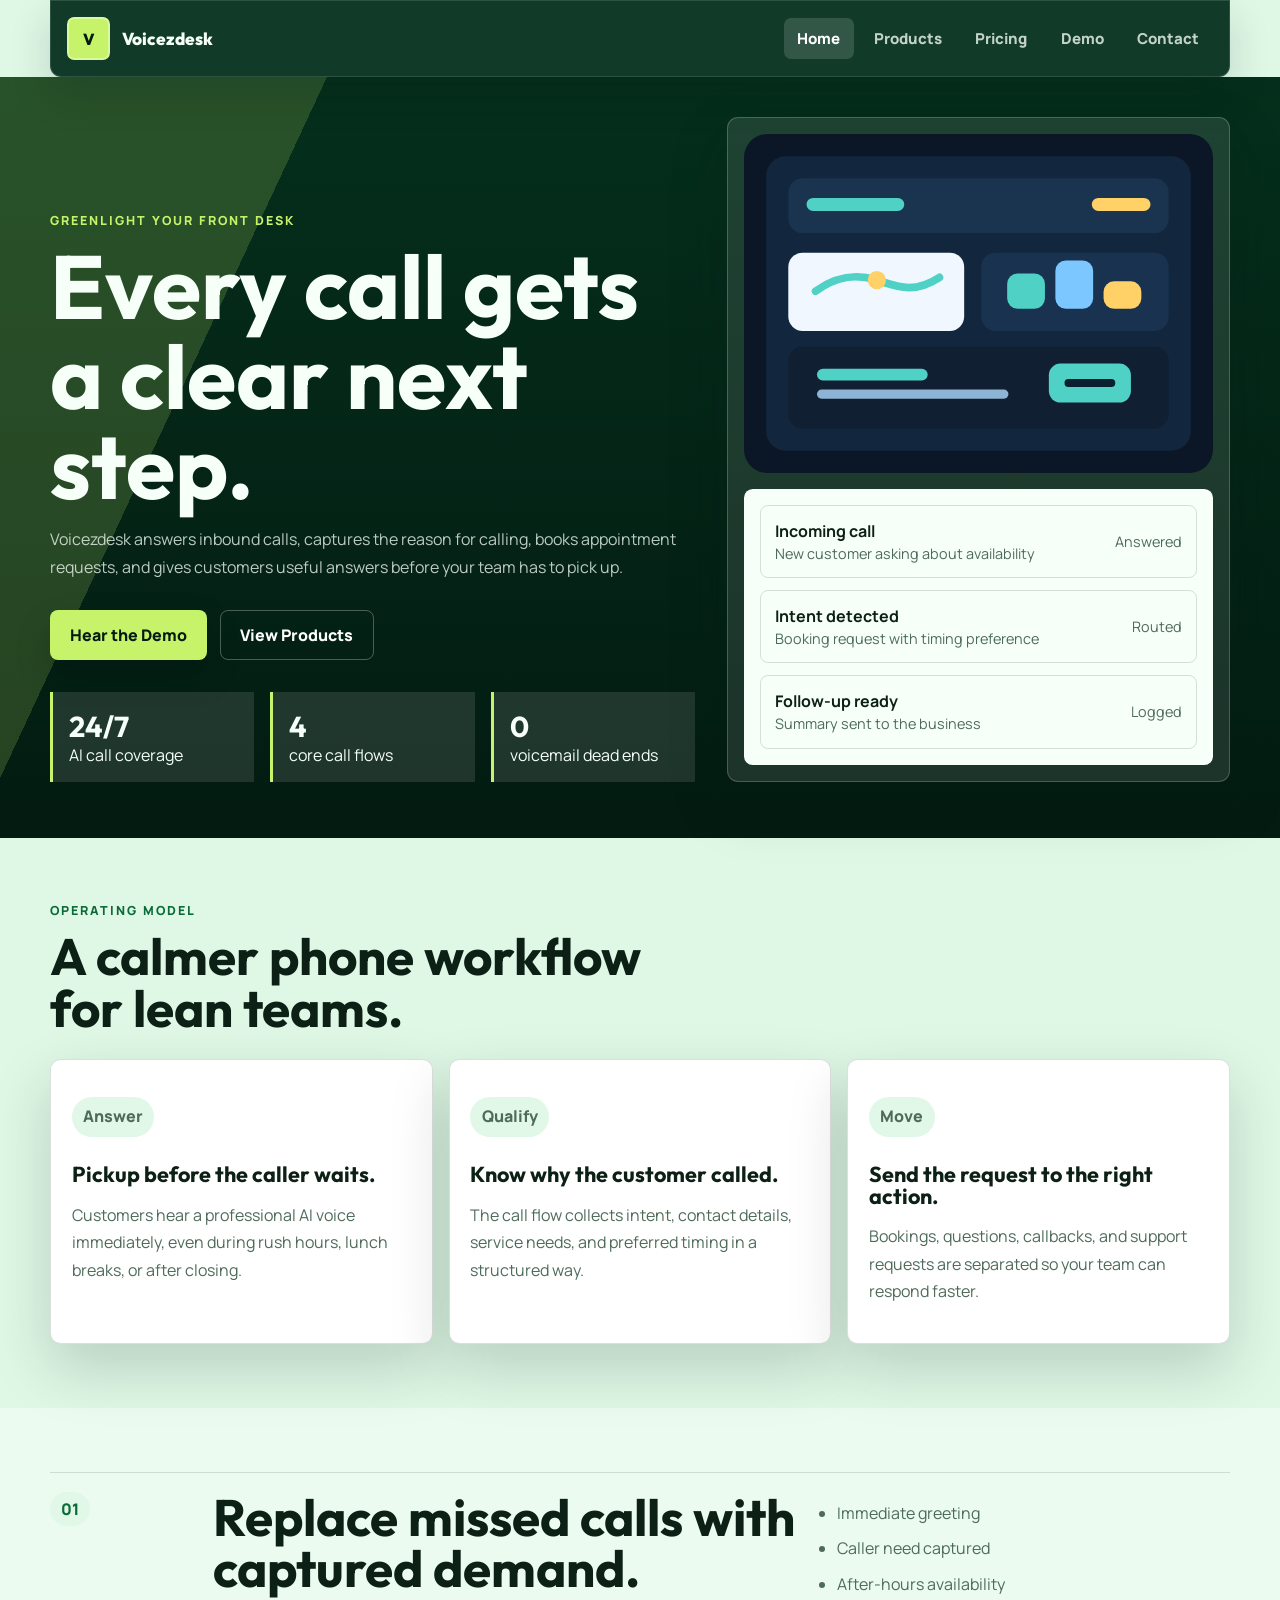
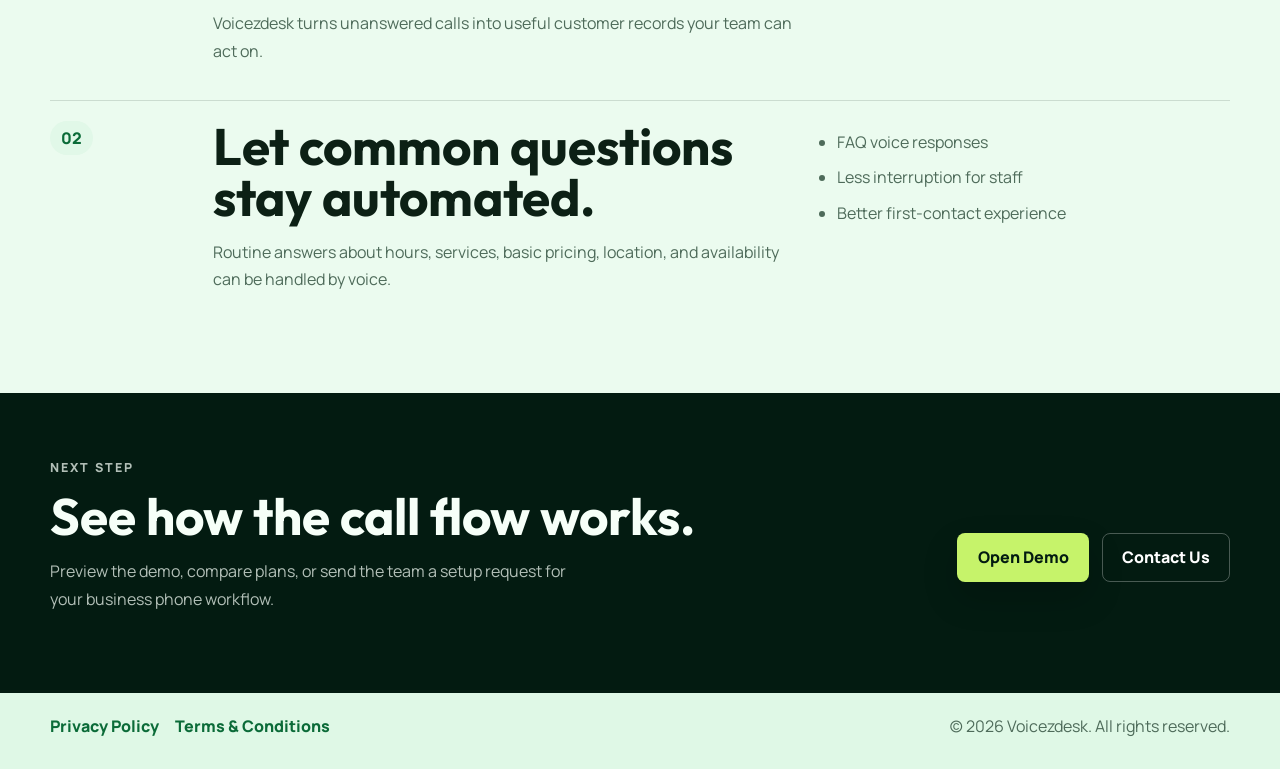
==== commit 2b1ae2a5: "Rename Voxdeskz to Voicezdesk" ====
--- a/index.html
+++ b/index.html
@@ -3,8 +3,8 @@
 <head>
   <meta charset="UTF-8">
   <meta name="viewport" content="width=device-width, initial-scale=1.0">
-  <title>Voxdeskz | AI Voice for Small Business Calls</title>
-  <meta name="description" content="Voxdeskz is an AI voice platform for small businesses that answers calls, books appointments, and responds to customer questions automatically.">
+  <title>Voicezdesk | AI Voice for Small Business Calls</title>
+  <meta name="description" content="Voicezdesk is an AI voice platform for small businesses that answers calls, books appointments, and responds to customer questions automatically.">
   <link rel="preconnect" href="https://fonts.googleapis.com">
   <link rel="preconnect" href="https://fonts.gstatic.com" crossorigin>
   <link href="https://fonts.googleapis.com/css2?family=Outfit:wght@400;600;700;800;900&family=Manrope:wght@400;500;700;800&display=swap" rel="stylesheet">
@@ -15,7 +15,7 @@
     <nav class="topbar">
       <a class="brand" href="index.html">
         <span class="brand-mark">V</span>
-        <span class="brand-name">Voxdeskz</span>
+        <span class="brand-name">Voicezdesk</span>
       </a>
       <div class="nav-links">
         <a class="active" href="index.html">Home</a>
@@ -31,7 +31,7 @@
         <section>
           <p class="eyebrow">Greenlight Your Front Desk</p>
           <h1>Every call gets a clear next step.</h1>
-          <p class="lead">Voxdeskz answers inbound calls, captures the reason for calling, books appointment requests, and gives customers useful answers before your team has to pick up.</p>
+          <p class="lead">Voicezdesk answers inbound calls, captures the reason for calling, books appointment requests, and gives customers useful answers before your team has to pick up.</p>
           <div class="hero-actions">
             <a class="button button-primary" href="demo.html">Hear the Demo</a>
             <a class="button button-secondary" href="products.html">View Products</a>
@@ -44,7 +44,7 @@
         </section>
 
         <aside class="hero-panel">
-          <img class="svg-art" src="assets/voice-dashboard.svg" alt="Voxdeskz AI call dashboard illustration">
+          <img class="svg-art" src="assets/voice-dashboard.svg" alt="Voicezdesk AI call dashboard illustration">
           <div class="dispatch-board">
             <div class="dispatch-row">
               <div><strong>Incoming call</strong><span>New customer asking about availability</span></div>
@@ -96,7 +96,7 @@
             <span class="feature-number">01</span>
             <div>
               <h2>Replace missed calls with captured demand.</h2>
-              <p>Voxdeskz turns unanswered calls into useful customer records your team can act on.</p>
+              <p>Voicezdesk turns unanswered calls into useful customer records your team can act on.</p>
             </div>
             <ul class="signal-list">
               <li>Immediate greeting</li>
@@ -139,7 +139,7 @@
         <a href="privacy.html">Privacy Policy</a>
         <a href="terms.html">Terms & Conditions</a>
       </div>
-      <p>(c) 2026 Voxdeskz. All rights reserved.</p>
+      <p>(c) 2026 Voicezdesk. All rights reserved.</p>
     </footer>
   </div>
 </body>
